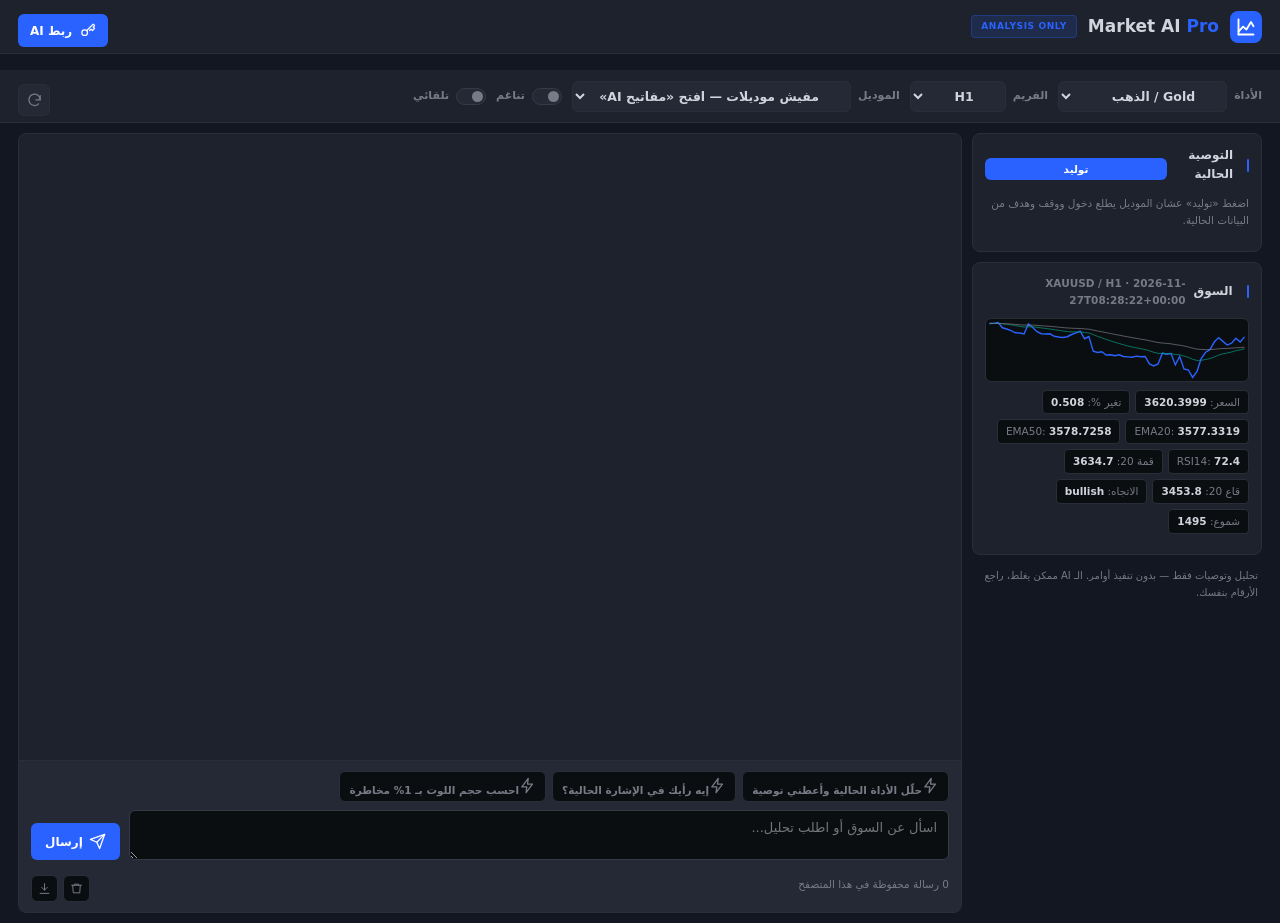
==== pro.html @ c15eb72d "Reset chat history v2 and remove old OpenRouter chat data" ====
<!doctype html>
<html lang="ar" dir="rtl">
<head>
<meta charset="utf-8">
<meta name="viewport" content="width=device-width, initial-scale=1, viewport-fit=cover">
<meta name="theme-color" content="#131722">
<meta name="apple-mobile-web-app-capable" content="yes">
<meta name="mobile-web-app-capable" content="yes">
<title>Market AI Pro — مساعد التحليل</title>
<link rel="manifest" href="manifest.webmanifest">
<link rel="apple-touch-icon" href="apple-touch-icon.png">
<link rel="stylesheet" href="style.css?v=11">
<link rel="stylesheet" href="pro.css?v=7">
</head>
<body class="pro">

<svg class="sprite" aria-hidden="true" width="0" height="0">
  <symbol id="i-logo" viewBox="0 0 24 24"><path d="M3 17.5l5.5-6 4 3.5L18 6l3 5"/><path d="M3 21h18"/><path d="M3 3v18"/></symbol>
  <symbol id="i-key" viewBox="0 0 24 24"><circle cx="8" cy="15" r="4"/><path d="M11 12l9-9 2 2-2 2 2 2-3 3-2-2-2 2"/></symbol>
  <symbol id="i-refresh" viewBox="0 0 24 24"><path d="M20 11a8 8 0 1 0-2.3 5.7"/><path d="M20 5v6h-6"/></symbol>
  <symbol id="i-send" viewBox="0 0 24 24"><path d="M22 2L11 13"/><path d="M22 2l-7 20-4-9-9-4z"/></symbol>
  <symbol id="i-copy" viewBox="0 0 24 24"><rect x="9" y="9" width="12" height="12" rx="2"/><path d="M5 15H4a2 2 0 0 1-2-2V4a2 2 0 0 1 2-2h9a2 2 0 0 1 2 2v1"/></symbol>
  <symbol id="i-trash" viewBox="0 0 24 24"><path d="M3 6h18M8 6V4h8v2M19 6l-1 14H6L5 6"/></symbol>
  <symbol id="i-download" viewBox="0 0 24 24"><path d="M12 3v12M7 10l5 5 5-5M4 21h16"/></symbol>
  <symbol id="i-close" viewBox="0 0 24 24"><path d="M18 6L6 18M6 6l12 12"/></symbol>
  <symbol id="i-external" viewBox="0 0 24 24"><path d="M14 3h7v7M10 14L21 3"/><path d="M21 14v5a2 2 0 0 1-2 2H5a2 2 0 0 1-2-2V5a2 2 0 0 1 2-2h5"/></symbol>
  <symbol id="i-bolt" viewBox="0 0 24 24"><path d="M13 2L4 14h7l-1 8 9-12h-7z"/></symbol>
  <symbol id="i-check" viewBox="0 0 24 24"><path d="M20 6L9 17l-5-5"/></symbol>
</svg>

<header class="topbar">
  <div class="brand">
    <span class="brand-mark"><svg class="ico"><use href="#i-logo"/></svg></span>
    <h1>Market AI <em>Pro</em></h1>
    <span class="pill">ANALYSIS ONLY</span>
  </div>
  <div class="top-actions">
    <button class="key-btn" onclick="toggleProSettings()"><svg class="ico"><use href="#i-key"/></svg><span>ربط AI</span></button>
  </div>
</header>

<div class="toolbar">
  <label>الأداة<select id="proSymbol"></select></label>
  <label>الفريم<select id="proInterval">
    <option value="M15">M15</option><option value="M30">M30</option>
    <option value="H1" selected>H1</option><option value="H4">H4</option><option value="D1">D1</option>
  </select></label>
  <label>الموديل<select id="proModel"></select></label>
  <label class="switch"><input type="checkbox" id="proHarmony"><span class="track"></span><span>تناغم</span></label>
  <label class="switch"><input type="checkbox" id="proAuto" onchange="toggleAuto()"><span class="track"></span><span>تلقائي</span></label>
  <button class="icon-btn" id="ctxBtn" onclick="refreshContext()" title="تحديث البيانات"><svg class="ico"><use href="#i-refresh"/></svg></button>
</div>
<div id="autoToast" class="auto-toast" style="display:none"></div>

<div class="workspace">
  <aside class="rail">
    <section class="panel">
      <div class="panel-head"><span>التوصية الحالية</span><button class="mini-btn" id="recBtn" onclick="proRecommend()">توليد</button></div>
      <div id="recOut" class="rec-out"><p class="muted">اضغط «توليد» لتحليل السوق وإعطاء دخول ووقف وهدف.</p></div>
    </section>
    <section class="panel">
      <div class="panel-head"><span>السوق</span><span class="muted tiny" id="ctxStamp">—</span></div>
      <div id="ctxChart" class="ctx-chart"></div>
      <div id="ctxInd" class="chips"></div>
    </section>
    <p class="foot-note">تحليل وتوصيات فقط — بدون تنفيذ أوامر. الـ AI ممكن يغلط، راجع الأرقام بنفسك.</p>
  </aside>

  <main class="chat-wrap">
    <div id="err" class="err" role="status"></div>
    <div id="chat" class="chat"></div>
    <div class="composer">
      <div id="quickPrompts" class="suggest"></div>
      <div class="input-wrap">
        <textarea id="proInput" rows="2" dir="rtl" placeholder="اسأل عن السوق أو اطلب تحليل..."></textarea>
        <button id="sendBtn" class="send-btn" onclick="proSend()"><svg class="ico"><use href="#i-send"/></svg><span>إرسال</span></button>
      </div>
      <div class="composer-foot">
        <span class="muted tiny" id="chatMeta"></span>
        <div class="tools">
          <button class="icon-btn" onclick="clearChat()" title="مسح"><svg class="ico"><use href="#i-trash"/></svg></button>
          <button class="icon-btn" onclick="exportChat()" title="تصدير"><svg class="ico"><use href="#i-download"/></svg></button>
        </div>
      </div>
    </div>
  </main>
</div>

<div class="overlay" id="settingsOverlay" onclick="toggleProSettings(event)" style="display:none">
  <div class="drawer" id="proSettings" onclick="event.stopPropagation()">
    <div class="drawer-head">
      <h2><svg class="ico"><use href="#i-key"/></svg> ربط AI</h2>
      <button class="icon-btn" onclick="toggleProSettings()" title="إغلاق"><svg class="ico"><use href="#i-close"/></svg></button>
    </div>
    <p class="muted">مفتاح واحد يفعّل موديلات المزود. المفاتيح بتتخزن في هذا المتصفح فقط.</p>

    <div class="key-card primary">
      <div class="key-title"><b>Groq</b><a href="https://console.groq.com/keys" target="_blank" rel="noopener">احصل على مفتاح <svg class="ico"><use href="#i-external"/></svg></a></div>
      <input id="groqKey" type="password" dir="ltr" autocomplete="off" placeholder="gsk_...">
      <button onclick="proQuickProvider('groq')">حفظ وتفعيل 4 موديلات مجانية</button>
    </div>

    <details>
      <summary>مزودين أخرى</summary>
      <div class="key-card"><div class="key-title"><b>Gemini</b><a href="https://aistudio.google.com/apikey" target="_blank" rel="noopener">المفتاح <svg class="ico"><use href="#i-external"/></svg></a></div><input id="geminiKey" type="password" dir="ltr" autocomplete="off" placeholder="AIza..."><button class="secondary" onclick="proQuickProvider('gemini')">تفعيل 4 موديلات</button></div>
      <div class="key-card"><div class="key-title"><b>Hugging Face</b><a href="https://huggingface.co/settings/tokens" target="_blank" rel="noopener">التوكن <svg class="ico"><use href="#i-external"/></svg></a></div><input id="hfKey" type="password" dir="ltr" autocomplete="off" placeholder="hf_..."><button class="secondary" onclick="proQuickProvider('huggingface')">تفعيل 4 موديلات</button></div>
      <div class="key-card"><div class="key-title"><b>Cerebras</b></div><input id="cerebrasKey" type="password" dir="ltr" autocomplete="off" placeholder="مفتاحك"><button class="secondary" onclick="proQuickProvider('cerebras')">تفعيل موديلين</button></div>
      <div class="key-card"><div class="key-title"><b>Mistral</b><a href="https://console.mistral.ai/api-keys" target="_blank" rel="noopener">المفتاح <svg class="ico"><use href="#i-external"/></svg></a></div><input id="mistralKey" type="password" dir="ltr" autocomplete="off" placeholder="مفتاحك"><button class="secondary" onclick="proQuickProvider('mistral')">تفعيل 3 موديلات</button></div>
    </details>

    <p class="muted" id="quickMsg"></p>
    <div class="drawer-foot">
      <button class="secondary small" onclick="proKeyAction('status')">حالة الحفظ</button>
      <span class="muted tiny">مفاتيح: <b id="keyCount">0</b> · نماذج: <b id="modelCount">0</b></span>
    </div>
    <div id="providerList"></div>
    <details class="advanced"><summary>خيار متقدم: جسر الكمبيوتر</summary><button class="secondary" onclick="proUseLocalBridge()">استخدم Groq من مفتاح الجهاز</button><p class="muted tiny">يعمل على localhost فقط — مش للموبايل.</p></details>
  </div>
</div>

<script src="app.js?v=13"></script>
<script src="pro.js?v=14"></script>
</body>
</html>
---- style.css ----
:root{--bg:#131722;--card:#1e222d;--line:#2a2e39;--txt:#d1d4dc;--dim:#787b86;--gold:#f7a600;--blue:#2962ff;--green:#089981;--red:#f23645}
*{box-sizing:border-box}
body{margin:0;background:var(--bg);color:var(--txt);font-family:system-ui,-apple-system,"Segoe UI",Tahoma,sans-serif;padding:14px;max-width:720px;margin:auto;line-height:1.6}
header{display:flex;gap:12px;align-items:center;margin-bottom:16px}
.logo{width:46px;height:46px;border-radius:14px;background:linear-gradient(135deg,#2962ff,#f7a600);color:#fff;display:grid;place-items:center;font-weight:900;font-size:24px}
h1{font-size:20px;margin:0}h2{font-size:16px;margin:14px 0 8px}h3{font-size:14px;margin:14px 0 6px;color:var(--dim)}
.sub{color:var(--dim);font-size:12px;margin:2px 0 0}
.card{background:var(--card);border:1px solid var(--line);border-radius:16px;padding:14px;margin-bottom:12px}
.row{display:flex;justify-content:space-between;gap:10px;padding:6px 0;border-bottom:1px solid var(--line);font-size:14px}
.row:last-child{border-bottom:0}.k{color:var(--dim)}.v{font-weight:700;text-align:left;word-break:break-word}
label{display:block;font-size:13px;color:var(--dim);margin:10px 0}
input,select{width:100%;margin-top:5px;padding:11px;border-radius:10px;border:1px solid var(--line);background:#131722;color:var(--txt);font-size:15px;font-family:inherit}
button{width:100%;padding:13px;border:0;border-radius:11px;background:var(--blue);color:#fff;font-size:15px;font-weight:800;cursor:pointer;margin-top:8px}
button:disabled{background:#2a2e39;color:#787b86;cursor:not-allowed}
button.ghost{background:transparent;border:1px solid var(--line);color:var(--txt)}
button.mini{width:auto;padding:6px 12px;margin:4px 4px 0 0;font-size:12px;background:#252936;color:var(--txt)}
button.danger{background:#4a1f24;color:#ffb3ae}
.badge{display:inline-block;padding:4px 12px;border-radius:999px;font-weight:900}
.buy{background:rgba(8,153,129,.18);color:var(--green)}
.sell{background:rgba(242,54,69,.18);color:var(--red)}
.wait{background:rgba(120,123,134,.2);color:var(--dim)}
.bar{height:8px;background:#131722;border-radius:99px;overflow:hidden;margin:10px 0}
.bar>i{display:block;height:100%;background:var(--gold)}
ul{padding-inline-start:20px;margin:6px 0;font-size:14px}
a{color:var(--blue);text-decoration:none}
.provider{background:#131722;border:1px solid var(--line);border-radius:12px;padding:10px;margin:8px 0;font-size:14px}
.chips{display:flex;flex-wrap:wrap;gap:6px;margin:8px 0}
.chip{background:#131722;border:1px solid var(--line);border-radius:99px;padding:4px 10px;font-size:12px;color:var(--dim)}
.chip b{color:var(--txt)}
.tiny{font-size:12px;color:var(--dim)}
.note{color:var(--dim);font-size:12px}
.err{color:var(--red);font-size:13px;margin:8px 0}
.equity{width:100%;height:140px;background:#131722;border:1px solid var(--line);border-radius:12px;margin:6px 0}
.pos{color:var(--green)}.neg{color:var(--red)}
---- pro.css ----
/* Market AI Pro — dark professional (Bloomberg/MT5 style). */
:root{
  --bg:#131722; --panel:#1e222d; --panel2:#252936; --line:#2a2e39; --line2:#363a45;
  --txt:#d1d4dc; --muted:#787b86; --accent:#2962ff; --accent-dark:#1e53e5;
  --accent-soft:rgba(41,98,255,.14); --accent-tint:rgba(41,98,255,.08);
  --green:#089981; --green-soft:rgba(8,153,129,.14);
  --red:#f23645; --red-soft:rgba(242,54,69,.14);
  --yellow:#f7a600;
  --shadow:0 8px 26px rgba(0,0,0,.35);
}
*{box-sizing:border-box}
body.pro{margin:0;padding:0;max-width:none;height:100vh;overflow:hidden;color:var(--txt);
  font-family:system-ui,-apple-system,"Segoe UI",Tahoma,sans-serif;line-height:1.6;
  background:var(--bg)}
.sprite{position:absolute;width:0;height:0;overflow:hidden}
.ico{width:17px;height:17px;flex:0 0 auto;fill:none;stroke:currentColor;stroke-width:1.8;
  stroke-linecap:round;stroke-linejoin:round}
button,select,input,textarea{font-family:inherit;color:inherit}
button{cursor:pointer;border-radius:6px;transition:.16s ease}
button:disabled{opacity:.5;cursor:not-allowed}
.muted{color:var(--muted)}
.tiny{font-size:10.5px}
.note{color:var(--muted);font-size:11px}

/* header */
.topbar{height:54px;display:flex;align-items:center;gap:14px;padding:0 18px;
  background:var(--panel);border-bottom:1px solid var(--line)}
.brand{display:flex;align-items:center;gap:11px;min-width:0}
.brand-mark{width:32px;height:32px;flex:0 0 32px;border-radius:8px;display:grid;place-items:center;
  color:#fff;background:var(--accent)}
.brand-mark .ico{width:20px;height:20px;stroke-width:2.2}
.brand h1{margin:0;font-size:17px;font-weight:700;white-space:nowrap}
.brand h1 em{font-style:normal;color:var(--accent)}
.pill{font-size:9px;letter-spacing:.6px;font-weight:800;color:var(--accent);white-space:nowrap;
  background:var(--accent-soft);border:1px solid rgba(41,98,255,.3);padding:3px 9px;border-radius:4px}
.top-actions{margin-inline-start:auto;display:flex;align-items:center;gap:8px}
.link-icon,.icon-btn{width:32px;height:32px;flex:0 0 32px;padding:0;display:inline-grid;place-items:center;
  border:1px solid var(--line);background:var(--panel2);color:var(--muted);border-radius:6px;text-decoration:none}
.link-icon:hover,.icon-btn:hover{color:var(--txt);border-color:var(--line2);background:var(--panel)}
.key-btn{display:inline-flex;align-items:center;gap:7px;padding:8px 12px;font-size:12px;font-weight:700;
  border:0;color:#fff;background:var(--accent)}
.key-btn:hover{background:var(--accent-dark)}

/* toolbar */
.toolbar{min-height:46px;display:flex;align-items:center;gap:10px;padding:6px 18px;
  background:var(--panel);border-bottom:1px solid var(--line)}
.toolbar label{display:flex;align-items:center;gap:7px;font-size:11px;font-weight:600;color:var(--muted);white-space:nowrap;margin:0}
.toolbar select{padding:6px 27px 6px 10px;margin:0;font-size:12.5px;font-weight:600;color:var(--txt);cursor:pointer;
  border:1px solid var(--line);border-radius:6px;background:var(--panel2);min-width:96px}
.toolbar select:focus,input:focus,textarea:focus{outline:none;border-color:var(--accent);box-shadow:0 0 0 2px rgba(41,98,255,.25)}
.toolbar .icon-btn{margin-inline-start:auto;background:var(--panel2)}

/* workspace */
.workspace{height:calc(100vh - 100px);display:grid;grid-template-columns:290px minmax(0,1fr);gap:10px;padding:10px 18px}
.rail{display:flex;flex-direction:column;gap:10px;min-height:0;overflow-y:auto}
.rail::-webkit-scrollbar,.chat::-webkit-scrollbar,.drawer::-webkit-scrollbar{width:6px}
.rail::-webkit-scrollbar-thumb,.chat::-webkit-scrollbar-thumb,.drawer::-webkit-scrollbar-thumb{background:#2a2e39;border-radius:99px}
.panel{background:var(--panel);border:1px solid var(--line);border-radius:8px;padding:12px}
.panel-head{display:flex;align-items:center;justify-content:space-between;gap:8px;margin-bottom:9px;
  font-size:12px;font-weight:700;color:var(--txt)}
.panel-head::before{content:"";width:3px;height:13px;border-radius:2px;background:var(--accent);margin-inline-end:6px}
.mini-btn{padding:5px 10px;font-size:10.5px;font-weight:700;border:0;color:#fff;background:var(--accent)}
.mini-btn:hover{background:var(--accent-dark)}
.foot-note{font-size:10px;color:var(--muted);line-height:1.7;margin:2px 4px 0}
.rec-out{min-height:20px}
.rec-row{display:flex;justify-content:space-between;gap:8px;padding:5px 0;border-bottom:1px solid var(--line);font-size:11.5px}
.rec-row:last-of-type{border-bottom:0}
.rec-row span{color:var(--muted)}
.rec-row b{color:var(--txt);font-weight:700}
.rec-dir{padding:1px 8px;border-radius:4px;font-size:10px;font-weight:700}
.rec-dir.buy{color:var(--green);background:var(--green-soft)}
.rec-dir.sell{color:var(--red);background:var(--red-soft)}
.rec-dir.wait{color:var(--accent);background:var(--accent-soft)}
.rec-note{font-size:10px;color:var(--muted);margin-top:8px;line-height:1.6;
  border-inline-start:2px solid var(--accent);padding-inline-start:8px}
.ctx-chart{height:64px;background:#0b0e11;border:1px solid var(--line);border-radius:6px;overflow:hidden;margin-bottom:8px}
.ctx-chart svg{width:100%;height:100%;display:block}
.chips{display:flex;flex-wrap:wrap;gap:5px}
.chip{background:#0b0e11;border:1px solid var(--line);border-radius:4px;padding:3px 8px;font-size:10.5px;color:var(--muted)}
.chip b{color:var(--txt)}

/* conversation */
.chat-wrap{min-width:0;min-height:0;display:flex;flex-direction:column;
  background:var(--panel);border:1px solid var(--line);border-radius:8px;overflow:hidden}
.err{color:var(--red);font-size:11px;min-height:16px;margin:6px 14px 0}
.chat{flex:1;min-height:0;overflow-y:auto;display:flex;flex-direction:column;gap:10px;padding:14px}
.msg{max-width:86%;display:flex;gap:8px;align-items:flex-start}
.msg.user{margin-right:auto}
.msg.bot{margin-left:auto;flex-direction:row-reverse}
.msg .mark{width:24px;height:24px;flex:0 0 24px;border-radius:6px;display:grid;place-items:center;
  font-size:10px;font-weight:900;color:#fff;background:var(--accent)}
.bubble{background:var(--panel2);border:1px solid var(--line);border-radius:8px;padding:10px 12px;min-width:0}
.msg.bot .bubble{border-color:rgba(41,98,255,.35);background:var(--accent-tint)}
.who{font-size:10px;color:var(--muted);margin-bottom:4px}
.body{font-size:13px;line-height:1.75;word-break:break-word}
.body b{color:var(--txt)}
.body h3,.body h4{font-size:12.5px;color:var(--accent);margin:8px 0 3px}
.body ul{padding-inline-start:18px;margin:4px 0}
.body code{background:#0b0e11;border:1px solid var(--line);border-radius:4px;padding:1px 4px;font-size:11px}
.body pre{background:#0b0e11;border:1px solid var(--line);border-radius:6px;padding:8px;overflow-x:auto}
.foot{margin-top:6px}
.foot button{display:inline-flex;align-items:center;gap:5px;padding:3px 8px;font-size:10px;
  border:1px solid var(--line);background:#0b0e11;color:var(--muted)}
.foot button:hover{color:var(--accent);border-color:var(--accent)}
.foot .ico{width:11px;height:11px}
.typing i{display:inline-block;width:5px;height:5px;border-radius:50%;background:var(--accent);margin-inline-end:3px;animation:pulse 1s infinite}
.typing i:nth-child(2){animation-delay:.18s}.typing i:nth-child(3){animation-delay:.36s}
@keyframes pulse{0%,100%{opacity:.2}50%{opacity:1}}

/* composer */
.composer{padding:10px 12px;border-top:1px solid var(--line);background:var(--panel2)}
.suggest{display:flex;gap:6px;flex-wrap:wrap;margin-bottom:8px}
.suggest button{width:auto;margin:0;padding:5px 9px;font-size:10.5px;font-weight:600;
  border:1px solid var(--line);background:#0b0e11;color:var(--muted)}
.suggest button:hover{color:var(--accent);border-color:var(--accent);background:var(--accent-tint)}
.input-wrap{display:flex;gap:9px;align-items:flex-end}
.input-wrap textarea{flex:1;min-width:0;min-height:46px;max-height:150px;resize:vertical;padding:9px 11px;
  border-radius:6px;border:1px solid var(--line2);background:#0b0e11;color:var(--txt);font-size:13px}
.send-btn{width:auto;margin:0;flex:0 0 auto;padding:10px 14px;border:0;font-size:12px;font-weight:700;
  display:inline-flex;align-items:center;gap:6px;color:#fff;background:var(--accent)}
.send-btn:hover{background:var(--accent-dark)}
.composer-foot{display:flex;align-items:center;gap:9px;margin-top:7px}
.tools{display:flex;gap:5px;margin-inline-start:auto}
.tools .icon-btn{width:27px;height:27px;flex-basis:27px;border-radius:6px;background:#0b0e11}
.tools .ico{width:13px;height:13px}

/* keys drawer */
.overlay{position:fixed;inset:0;z-index:80;display:flex;align-items:center;justify-content:center;
  background:rgba(0,0,0,.6);backdrop-filter:blur(4px);padding:16px}
.drawer{width:min(460px,100%);max-height:88vh;overflow-y:auto;padding:18px;
  background:var(--panel);border:1px solid var(--line2);border-radius:8px;box-shadow:0 20px 50px rgba(0,0,0,.5)}
.drawer-head{display:flex;align-items:center;justify-content:space-between;margin-bottom:6px}
.drawer-head h2{display:flex;align-items:center;gap:8px;margin:0;font-size:16px}
.drawer-head h2 .ico{color:var(--accent)}
.drawer>p{font-size:11px;margin:0 0 12px;color:var(--muted)}
.key-card{background:#0b0e11;border:1px solid var(--line);border-radius:8px;padding:11px;margin:9px 0}
.key-card.primary{border-color:rgba(41,98,255,.4);background:var(--accent-tint)}
.key-title{display:flex;align-items:center;justify-content:space-between;gap:8px;font-size:12px;font-weight:700;margin-bottom:7px}
.key-title a{color:var(--accent);font-size:10.5px;font-weight:600;text-decoration:none;display:inline-flex;align-items:center;gap:4px}
.key-title a .ico{width:11px;height:11px}
.key-card input{width:100%;margin:0 0 7px;padding:9px 10px;border-radius:6px;border:1px solid var(--line2);
  background:#131722;color:var(--txt);font-size:12.5px;direction:ltr}
.key-card button{width:100%;margin:0;padding:9px;border:0;font-size:11.5px;font-weight:700;color:#fff;background:var(--accent)}
.key-card button:hover{background:var(--accent-dark)}
.key-card button.secondary{background:var(--panel2);color:var(--txt);border:1px solid var(--line)}
.key-card button.secondary:hover{color:var(--accent);border-color:var(--accent)}
details summary{cursor:pointer;color:var(--muted);font-size:11.5px;padding:8px 0}
details[open] summary{color:var(--txt);font-weight:600}
.drawer-foot{display:flex;align-items:center;gap:10px;padding:8px 0}
.drawer-foot button{width:auto;margin:0;padding:6px 10px;font-size:10.5px}
.provider{background:#0b0e11;border:1px solid var(--line);border-radius:6px;padding:8px;margin:6px 0;font-size:11px}
.advanced{margin-top:8px}

/* switches */
.switch{cursor:pointer;user-select:none}
.switch input{position:absolute;opacity:0;width:0;height:0}
.switch .track{width:30px;height:17px;border-radius:99px;background:#252936;border:1px solid var(--line2);
  position:relative;transition:.2s;flex:0 0 30px}
.switch .track::after{content:"";position:absolute;top:2px;inset-inline-start:2px;width:11px;height:11px;
  border-radius:50%;background:#787b86;transition:.2s}
.switch input:checked + .track{background:var(--accent);border-color:var(--accent)}
.switch input:checked + .track::after{transform:translateX(-13px);background:#fff}
.auto-toast{position:fixed;z-index:60;top:70px;inset-inline-start:50%;transform:translateX(-50%);
  max-width:min(520px,92vw);background:var(--panel);border:1px solid var(--accent);border-radius:8px;
  padding:11px 14px;font-size:12px;font-weight:700;box-shadow:0 12px 32px rgba(0,0,0,.4);
  border-inline-start:4px solid var(--accent)}

@media (max-width:820px){
  body.pro{height:auto;overflow:auto}
  .topbar{height:auto;min-height:50px;padding:8px 12px;flex-wrap:wrap}
  .pill{display:none}
  .toolbar{padding:6px 12px;gap:6px;overflow-x:auto;scrollbar-width:none}
  .toolbar label{font-size:10px}
  .toolbar select{min-width:84px;font-size:12px}
  .workspace{display:flex;flex-direction:column;height:auto;padding:9px 11px;gap:9px}
  .chat-wrap{height:70vh}
  .msg{max-width:94%}
}
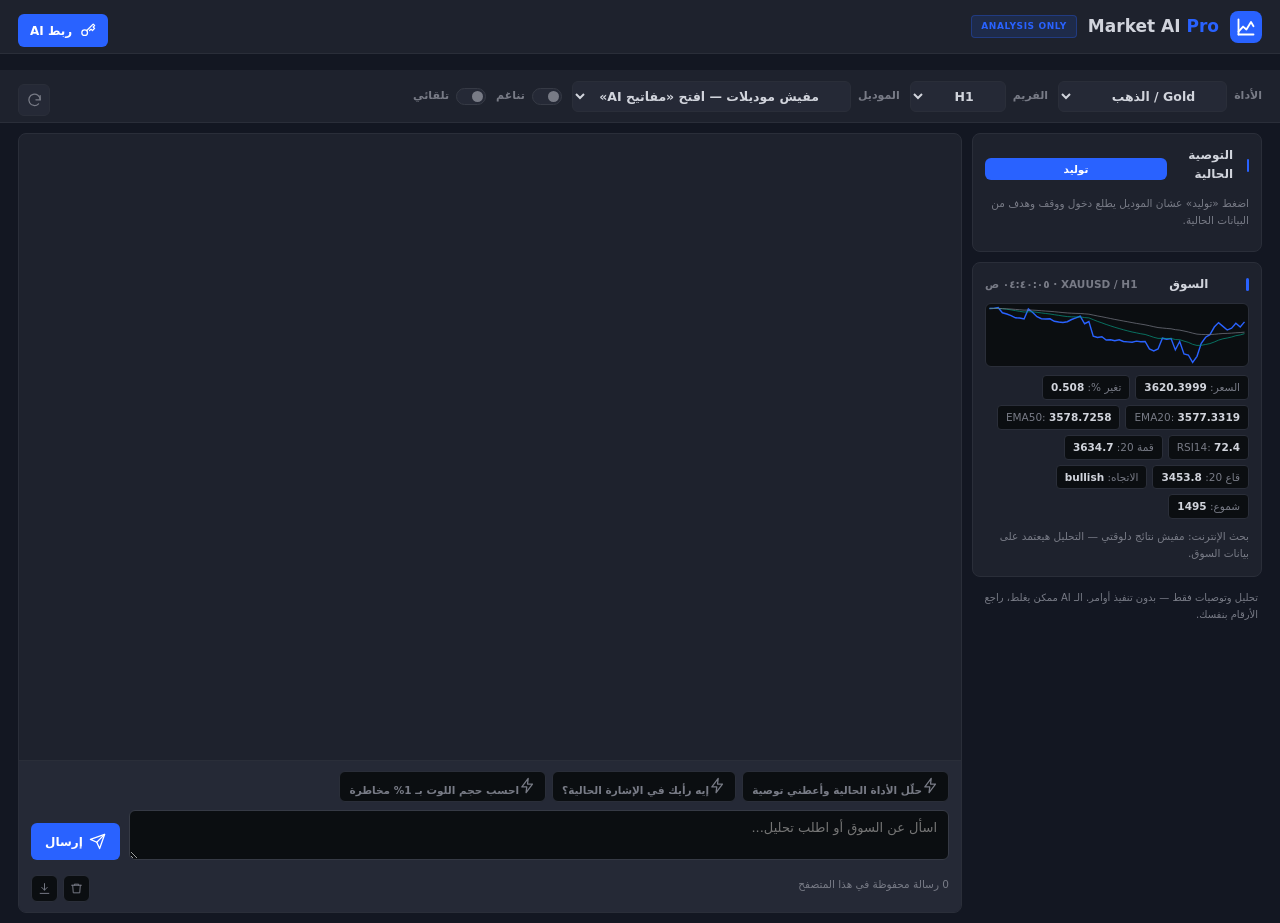
==== commit 7b619c31: "Make gold analysis live and grounded in fresh web news The Pro page paired a live spot quote with in" ====
--- a/pro.html
+++ b/pro.html
@@ -10,7 +10,7 @@
 <link rel="manifest" href="manifest.webmanifest">
 <link rel="apple-touch-icon" href="apple-touch-icon.png">
 <link rel="stylesheet" href="style.css?v=11">
-<link rel="stylesheet" href="pro.css?v=7">
+    <link rel="stylesheet" href="pro.css?v=9">
 </head>
 <body class="pro">
 
@@ -62,6 +62,7 @@
       <div class="panel-head"><span>السوق</span><span class="muted tiny" id="ctxStamp">—</span></div>
       <div id="ctxChart" class="ctx-chart"></div>
       <div id="ctxInd" class="chips"></div>
+      <div id="ctxNews" class="news-list"></div>
     </section>
     <p class="foot-note">تحليل وتوصيات فقط — بدون تنفيذ أوامر. الـ AI ممكن يغلط، راجع الأرقام بنفسك.</p>
   </aside>
@@ -118,7 +119,7 @@
   </div>
 </div>
 
-<script src="app.js?v=13"></script>
-<script src="pro.js?v=14"></script>
+<script src="app.js?v=16"></script>
+<script src="pro.js?v=18"></script>
 </body>
 </html>
--- a/pro.css
+++ b/pro.css
@@ -20,6 +20,11 @@
 button:disabled{opacity:.5;cursor:not-allowed}
 .muted{color:var(--muted)}
 .tiny{font-size:10.5px}
+.live-dot{display:inline-block;width:6px;height:6px;border-radius:50%;background:var(--green);
+  margin-inline-end:5px;vertical-align:middle;animation:livePulse 1.8s infinite}
+@keyframes livePulse{0%{box-shadow:0 0 0 0 rgba(8,153,129,.55)}
+  70%{box-shadow:0 0 0 6px rgba(8,153,129,0)}
+  100%{box-shadow:0 0 0 0 rgba(8,153,129,0)}}
 .note{color:var(--muted);font-size:11px}
 
 /* header */
@@ -78,6 +83,13 @@
 .chips{display:flex;flex-wrap:wrap;gap:5px}
 .chip{background:#0b0e11;border:1px solid var(--line);border-radius:4px;padding:3px 8px;font-size:10.5px;color:var(--muted)}
 .chip b{color:var(--txt)}
+.news-list{display:flex;flex-direction:column;gap:4px;margin-top:9px}
+.news-list>p{margin:0 0 2px}
+.news-item{display:flex;gap:8px;justify-content:space-between;align-items:flex-start;text-decoration:none;
+  color:var(--txt);font-size:10.5px;line-height:1.5;border-top:1px solid var(--line);padding-top:5px}
+.news-item span{display:-webkit-box;-webkit-line-clamp:2;-webkit-box-orient:vertical;overflow:hidden}
+.news-item i{color:var(--muted);font-style:normal;white-space:nowrap;font-size:9.5px;padding-top:1px}
+.news-item:hover span{color:var(--accent)}
 
 /* conversation */
 .chat-wrap{min-width:0;min-height:0;display:flex;flex-direction:column;
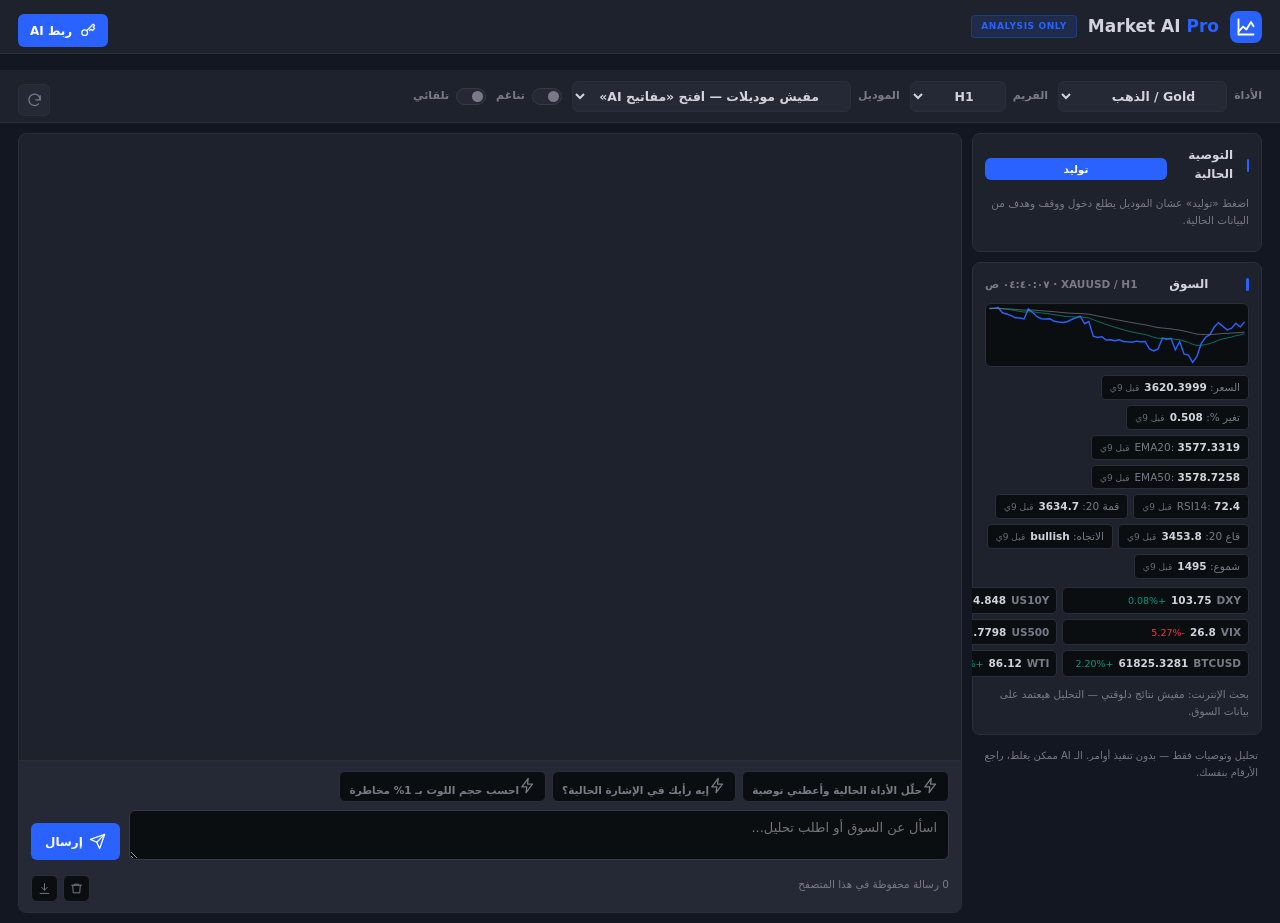
==== commit 438e9a75: "Make macro live with per-number freshness and fix the Pages root Macro context still came from the s" ====
--- a/pro.html
+++ b/pro.html
@@ -10,7 +10,7 @@
 <link rel="manifest" href="manifest.webmanifest">
 <link rel="apple-touch-icon" href="apple-touch-icon.png">
 <link rel="stylesheet" href="style.css?v=11">
-    <link rel="stylesheet" href="pro.css?v=9">
+    <link rel="stylesheet" href="pro.css?v=10">
 </head>
 <body class="pro">
 
@@ -62,6 +62,7 @@
       <div class="panel-head"><span>السوق</span><span class="muted tiny" id="ctxStamp">—</span></div>
       <div id="ctxChart" class="ctx-chart"></div>
       <div id="ctxInd" class="chips"></div>
+      <div id="ctxMacro" class="macro-grid"></div>
       <div id="ctxNews" class="news-list"></div>
     </section>
     <p class="foot-note">تحليل وتوصيات فقط — بدون تنفيذ أوامر. الـ AI ممكن يغلط، راجع الأرقام بنفسك.</p>
@@ -119,7 +120,7 @@
   </div>
 </div>
 
-<script src="app.js?v=16"></script>
-<script src="pro.js?v=18"></script>
+<script src="app.js?v=17"></script>
+<script src="pro.js?v=19"></script>
 </body>
 </html>
--- a/pro.css
+++ b/pro.css
@@ -83,6 +83,17 @@
 .chips{display:flex;flex-wrap:wrap;gap:5px}
 .chip{background:#0b0e11;border:1px solid var(--line);border-radius:4px;padding:3px 8px;font-size:10.5px;color:var(--muted)}
 .chip b{color:var(--txt)}
+.chip .age{display:inline-block;margin-inline-start:5px;font-style:normal;font-size:9px;
+  color:var(--muted);opacity:.85}
+.macro-grid{display:grid;grid-template-columns:1fr 1fr;gap:5px;margin-top:8px}
+.macro-cell{display:flex;align-items:baseline;gap:5px;background:#0b0e11;border:1px solid var(--line);
+  border-radius:5px;padding:4px 7px;font-size:10.5px}
+.macro-cell .m-label{color:var(--muted);font-weight:700}
+.macro-cell b{color:var(--txt)}
+.macro-cell .m-chg{font-size:9.5px}
+.macro-cell .m-chg.pos{color:var(--green)}
+.macro-cell .m-chg.neg{color:var(--red)}
+.macro-cell .age{margin-inline-start:auto;font-style:normal;font-size:9px;color:var(--muted)}
 .news-list{display:flex;flex-direction:column;gap:4px;margin-top:9px}
 .news-list>p{margin:0 0 2px}
 .news-item{display:flex;gap:8px;justify-content:space-between;align-items:flex-start;text-decoration:none;
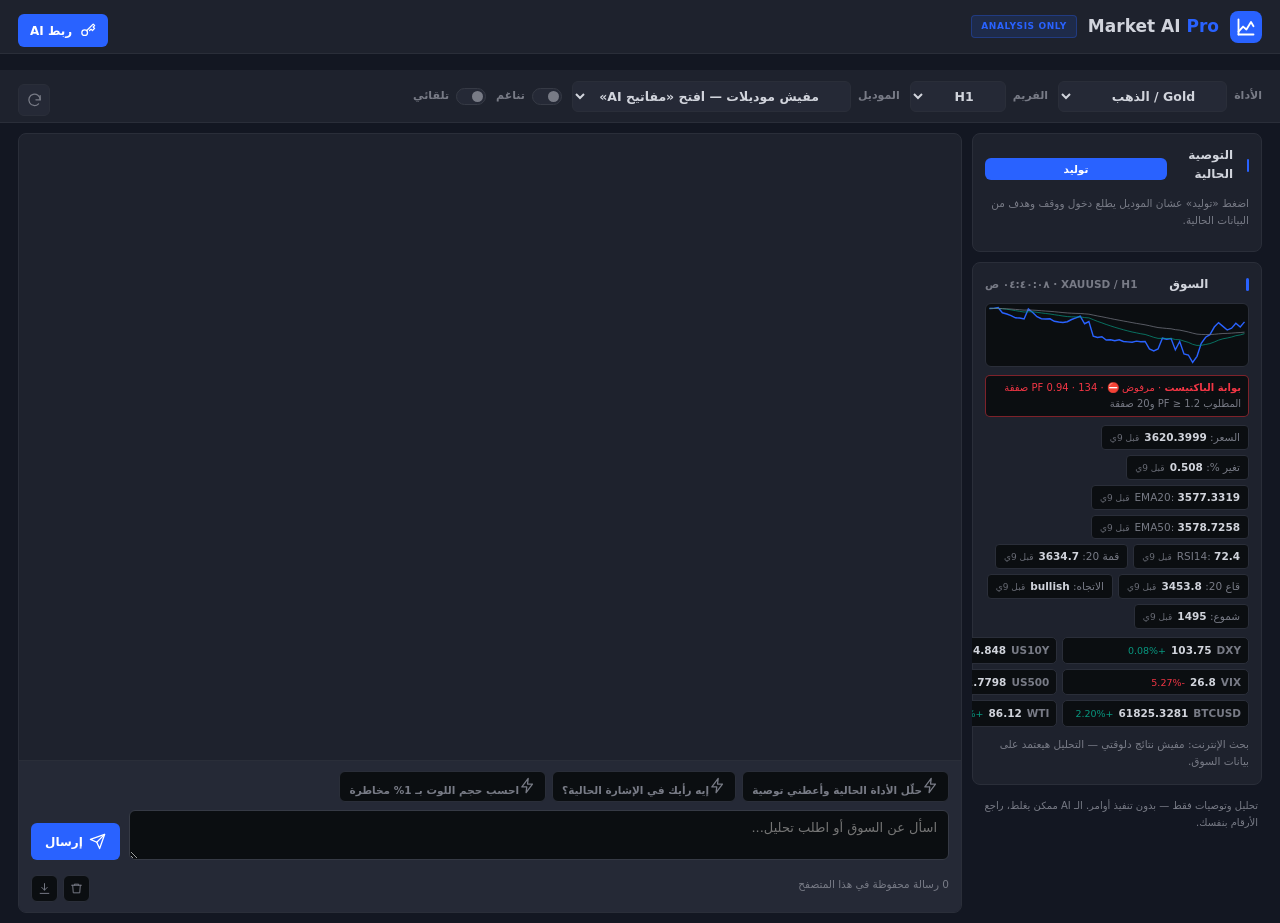
==== commit 9bf713a5: "Feed the model live news only and gate recommendations on backtest Saved headlines travelled in the " ====
--- a/pro.html
+++ b/pro.html
@@ -10,7 +10,7 @@
 <link rel="manifest" href="manifest.webmanifest">
 <link rel="apple-touch-icon" href="apple-touch-icon.png">
 <link rel="stylesheet" href="style.css?v=11">
-    <link rel="stylesheet" href="pro.css?v=10">
+    <link rel="stylesheet" href="pro.css?v=11">
 </head>
 <body class="pro">
 
@@ -61,6 +61,7 @@
     <section class="panel">
       <div class="panel-head"><span>السوق</span><span class="muted tiny" id="ctxStamp">—</span></div>
       <div id="ctxChart" class="ctx-chart"></div>
+      <div id="ctxGate" class="gate"></div>
       <div id="ctxInd" class="chips"></div>
       <div id="ctxMacro" class="macro-grid"></div>
       <div id="ctxNews" class="news-list"></div>
@@ -120,7 +121,7 @@
   </div>
 </div>
 
-<script src="app.js?v=17"></script>
-<script src="pro.js?v=19"></script>
+<script src="app.js?v=18"></script>
+<script src="pro.js?v=20"></script>
 </body>
 </html>
--- a/pro.css
+++ b/pro.css
@@ -85,6 +85,16 @@
 .chip b{color:var(--txt)}
 .chip .age{display:inline-block;margin-inline-start:5px;font-style:normal;font-size:9px;
   color:var(--muted);opacity:.85}
+.gate{margin-top:7px;font-size:10px;color:var(--muted);border:1px solid var(--line);border-radius:5px;
+  padding:4px 7px;background:#0b0e11;line-height:1.6}
+.gate:empty{display:none}
+.gate.ok{border-color:rgba(8,153,129,.45);color:var(--green)}
+.gate.bad{border-color:rgba(242,54,69,.5);color:var(--red)}
+.gate.bad i{color:var(--muted);font-style:normal}
+.rec-block{border:1px solid rgba(242,54,69,.45);background:var(--red-soft);border-radius:6px;
+  padding:8px;font-size:11px;line-height:1.6}
+.rec-block b{color:var(--red)}
+.rec-block p{margin:4px 0 0}
 .macro-grid{display:grid;grid-template-columns:1fr 1fr;gap:5px;margin-top:8px}
 .macro-cell{display:flex;align-items:baseline;gap:5px;background:#0b0e11;border:1px solid var(--line);
   border-radius:5px;padding:4px 7px;font-size:10.5px}
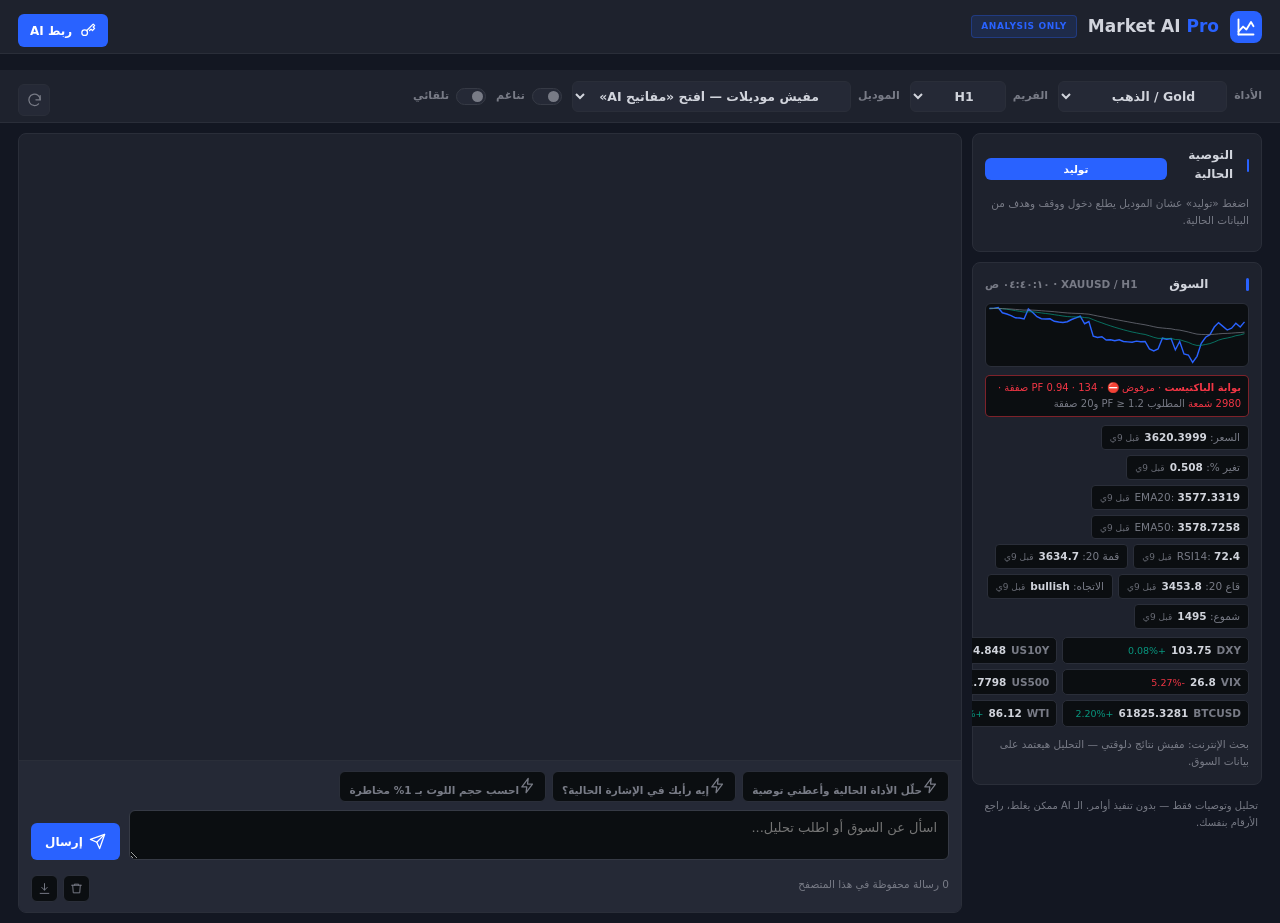
==== commit ab36c452: "Refuse weak setups in chat and backtest the longer gold history The gate only guarded the generate b" ====
--- a/pro.html
+++ b/pro.html
@@ -122,6 +122,6 @@
 </div>
 
 <script src="app.js?v=18"></script>
-<script src="pro.js?v=20"></script>
+<script src="pro.js?v=21"></script>
 </body>
 </html>
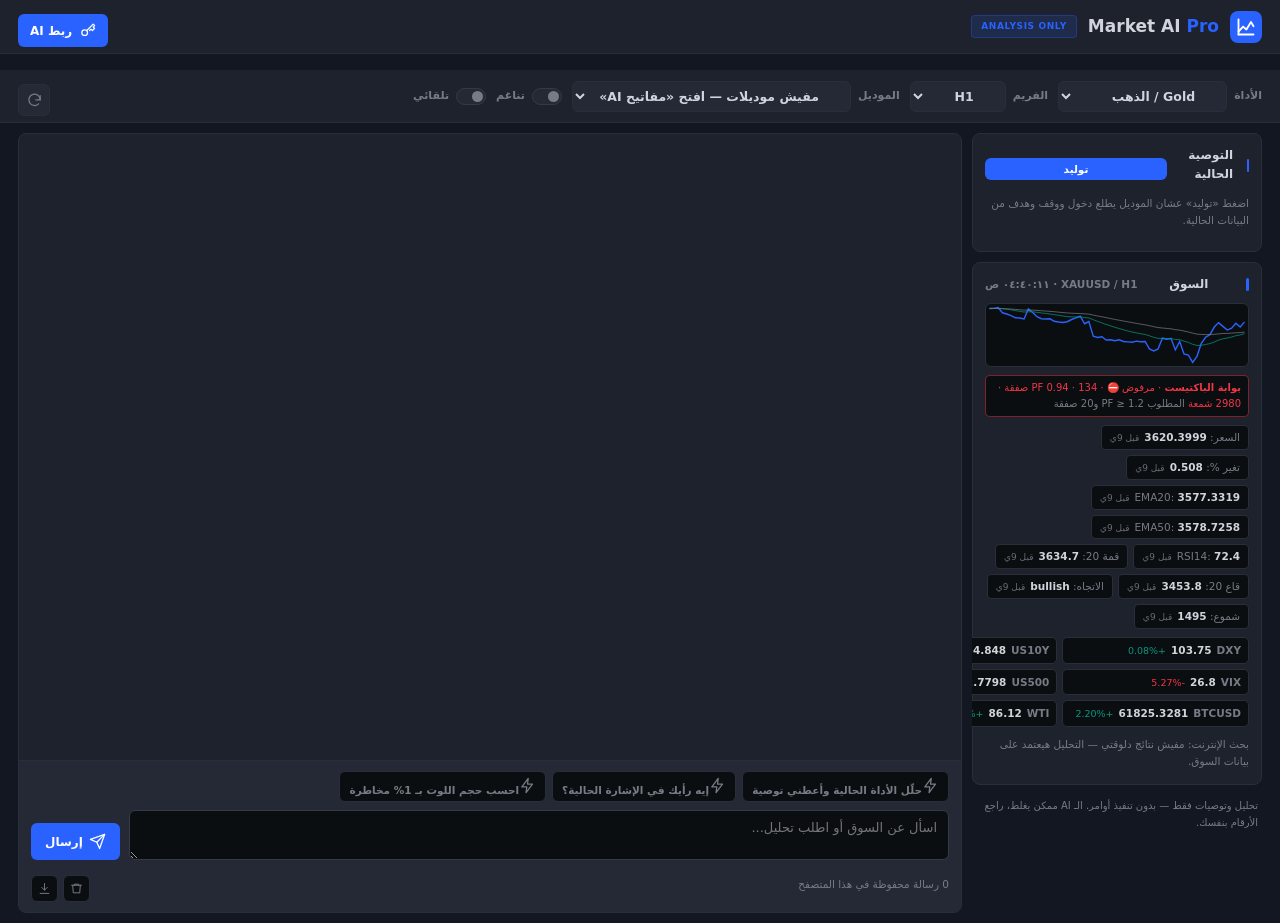
==== commit 9a055d82: "Fix stale recommendation card and gate hang on short timeframes A saved recommendation leaked across" ====
--- a/pro.html
+++ b/pro.html
@@ -122,6 +122,6 @@
 </div>
 
 <script src="app.js?v=18"></script>
-<script src="pro.js?v=21"></script>
+<script src="pro.js?v=22"></script>
 </body>
 </html>
